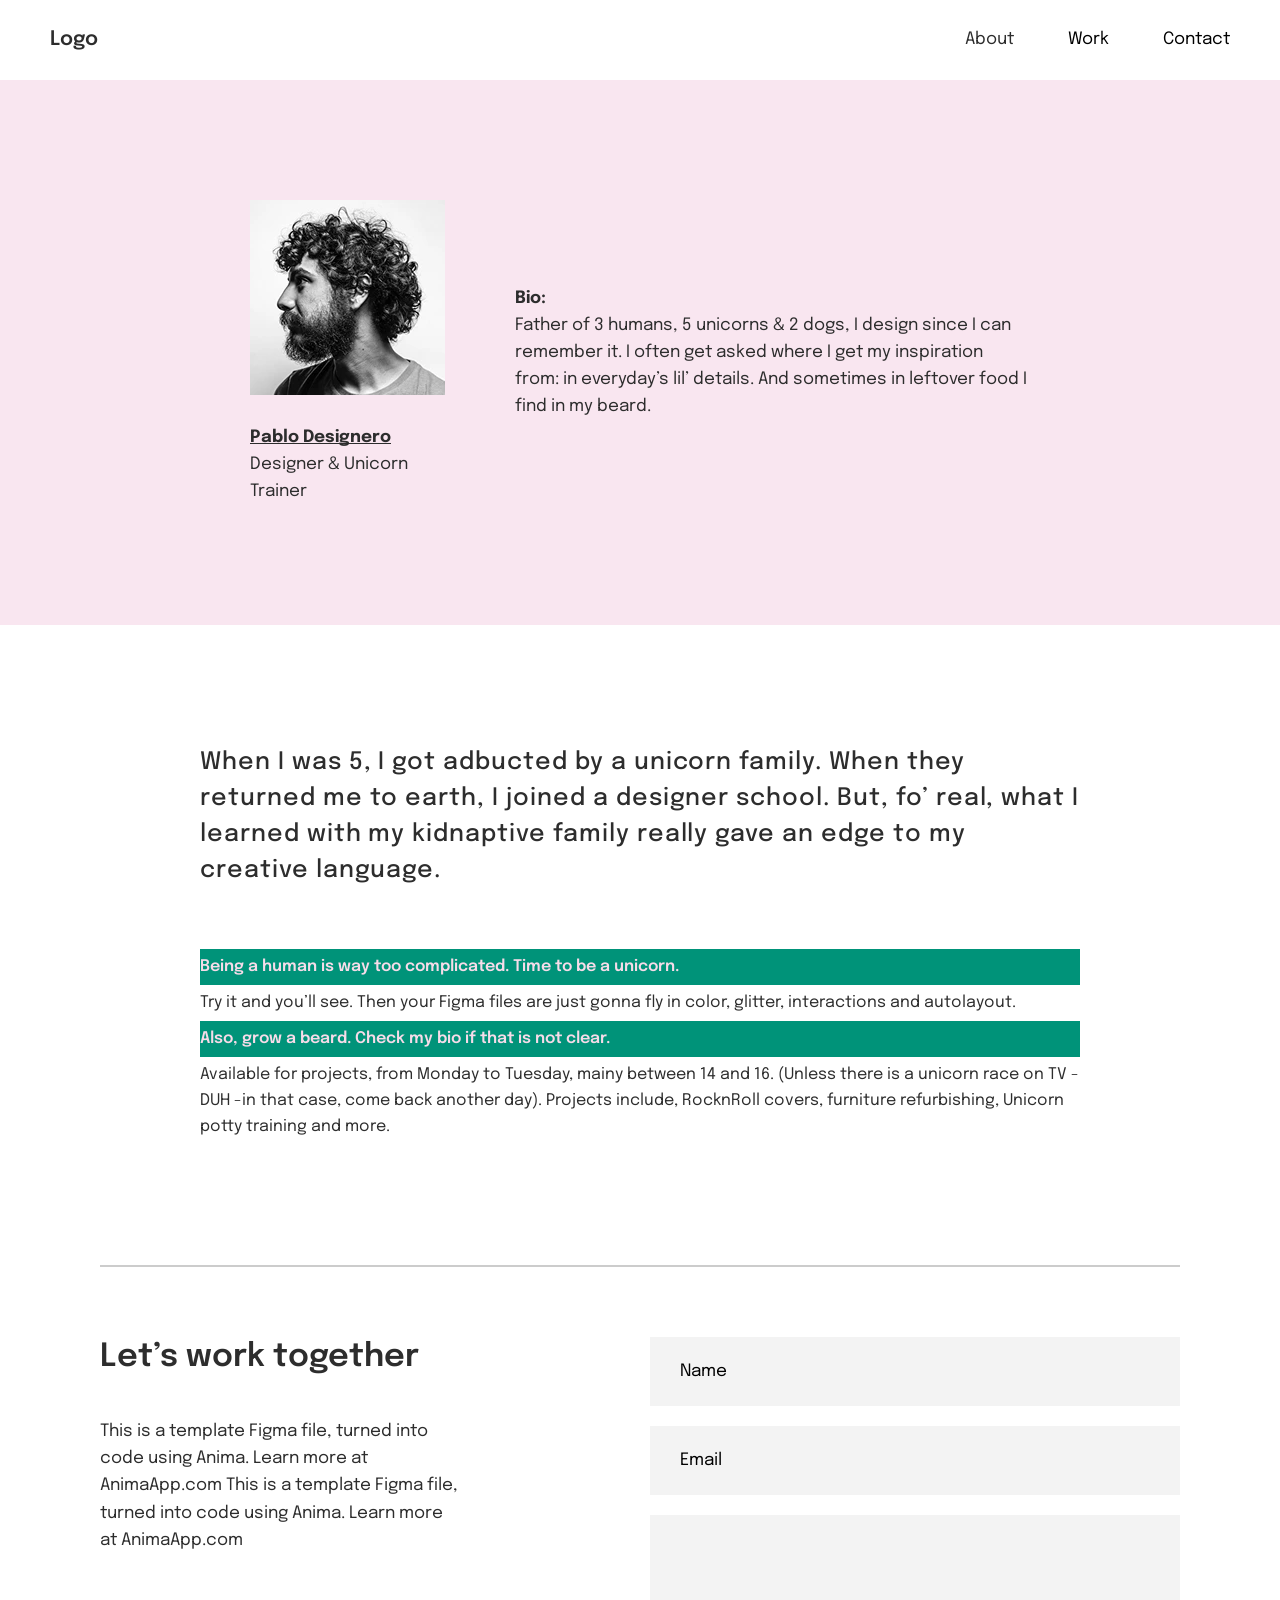
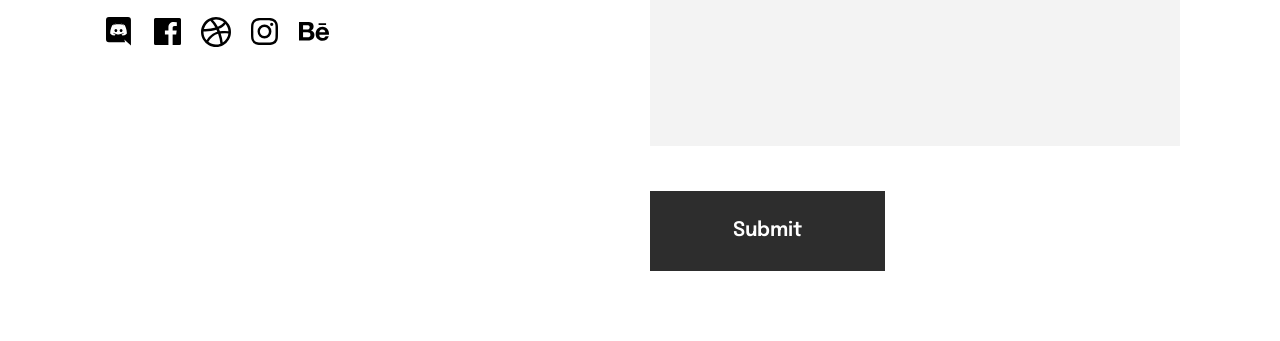
==== about.html @ 2a74a38d "Add files via upload" ====
<!doctype html>
<html lang="en">
  <head>
    <meta charset="UTF-8" />
    <meta name="viewport" content="width=device-width, initial-scale=1.0" />
    <link rel="stylesheet" href="./style/modern-normalize.css" />
    <link rel="stylesheet" href="./style/style.css" />
    <title>About</title>
  </head>
  <body page-about>
    <header class="topbar">
      <div class="container">
        <a href="./index.html" class="topbar__logo">Logo</a>
        <nav>
          <button class="topbar__mobile-menu" mobile-menu-open="false">
            <svg width="25" height="23" fill="none" xmlns="http://www.w3.org/2000/svg">
              <circle cx="21" cy="4" r="4" fill="#2D2D2D" />
              <circle cx="21" cy="19" r="4" fill="#2D2D2D" />
              <circle cx="4" cy="4" r="4" fill="#2D2D2D" />
              <circle cx="4" cy="19" r="4" fill="#2D2D2D" />
            </svg>
          </button>
          <div class="black-box __navigation" data-navigation>
            <button class="close-mobile-menu">
              <svg
                version="1.1"
                xmlns="http://www.w3.org/2000/svg"
                width="25"
                height="25"
                viewBox="0 0 20 20"
              >
                <path
                  d="M2.93 17.070c-1.884-1.821-3.053-4.37-3.053-7.193 0-5.523 4.477-10 10-10 2.823 0 5.372 1.169 7.19 3.050l0.003 0.003c1.737 1.796 2.807 4.247 2.807 6.947 0 5.523-4.477 10-10 10-2.7 0-5.151-1.070-6.95-2.81l0.003 0.003zM4.34 15.66c1.449 1.449 3.45 2.344 5.66 2.344 4.421 0 8.004-3.584 8.004-8.004 0-2.21-0.896-4.211-2.344-5.66v0c-1.449-1.449-3.45-2.344-5.66-2.344-4.421 0-8.004 3.584-8.004 8.004 0 2.21 0.896 4.211 2.344 5.66v0zM14.24 7.17l-2.83 2.83 2.83 2.83-1.41 1.41-2.83-2.83-2.83 2.83-1.41-1.41 2.83-2.83-2.83-2.83 1.41-1.41 2.83 2.83 2.83-2.83 1.41 1.41z"
                ></path>
              </svg>
            </button>
            <ul class="navigation">
              <li class="navigation__item">
                <a href="./about.html" class="navigation__button">About</a>
              </li>
              <li class="navigation__item">
                <button href="" class="navigation__button" data-scroll="scroll-elem-works">
                  Work
                </button>
              </li>
              <li class="navigation__item">
                <button href="" class="navigation__button" data-contact>Contact</button>
              </li>
            </ul>
          </div>
        </nav>
      </div>
    </header>

    <main>
      <!-- About HERO -->
      <section class="about-hero">
        <div class="container">
          <div class="person">
            <picture>
              <source
                srcset="
                  ./images/persona@1x.webp 1x,
                  ./images/persona@2x.webp 2x,
                  ./images/persona@3x.webp 3x
                "
                type="image/webp"
              />
              <source
                srcset="
                  ./images/persona@1x.jpg 1x,
                  ./images/persona@2x.jpg 2x,
                  ./images/persona@3x.jpg 3x
                "
                type="image/jpg"
              />
              <img
                src="./images/persona@1x.jpg"
                alt="Photo person"
                class="person__img"
                width="195"
                height="195"
              />
            </picture>
            <a href="" class="person__name">Pablo Designero</a>
            <p class="person__profile">Designer & Unicorn Trainer</p>
          </div>

          <div class="bio-wrapper">
            <h6 class="bio">Bio:</h6>
            <p class="bio-deskription">
              Father of 3 humans, 5 unicorns & 2 dogs, I design since I can remember it. I often get
              asked where I get my inspiration from: in everyday’s lil’ details. And sometimes in
              leftover food I find in my beard.
            </p>
          </div>
        </div>
      </section>

      <section class="about-description">
        <div class="container">
          <h5 class="about-description__title">
            When I was 5, I got adbucted by a unicorn family. When they returned me to earth, I
            joined a designer school. But, fo’ real, what I learned with my kidnaptive family really
            gave an edge to my creative language.
          </h5>

          <p class="about-description__text __green-bg">
            Being a human is way too complicated. Time to be a unicorn.
          </p>

          <p class="about-description__text">
            Try it and you’ll see. Then your Figma files are just gonna fly in color, glitter,
            interactions and autolayout.
          </p>

          <p class="about-description__text __green-bg">
            Also, grow a beard. Check my bio if that is not clear.
          </p>

          <p class="about-description__text">
            Available for projects, from Monday to Tuesday, mainy between 14 and 16. (Unless there
            is a unicorn race on TV - DUH -in that case, come back another day). Projects include,
            RocknRoll covers, furniture refurbishing, Unicorn potty training and more.
          </p>
        </div>
      </section>
    </main>

    <footer class="bottom-bar">
      <div class="container">
        <div>
          <h3 class="title bottom-bar__title">Let’s work together</h3>
          <p class="bottom-bar__description">
            This is a template Figma file, turned into code using Anima. Learn more at AnimaApp.com
            This is a template Figma file, turned into code using Anima. Learn more at AnimaApp.com
          </p>
          <ul class="social-link">
            <li class="social-link__item">
              <a href="" class="social-link__link">
                <svg width="25" height="29" fill="none" xmlns="http://www.w3.org/2000/svg">
                  <path
                    d="M9.89 11.957c-.813 0-1.454.712-1.454 1.582 0 .867.656 1.582 1.454 1.582.811 0 1.451-.715 1.451-1.582.017-.871-.64-1.582-1.451-1.582zm5.201 0c-.813 0-1.453.712-1.453 1.582 0 .867.655 1.582 1.454 1.582.811 0 1.452-.715 1.452-1.582-.002-.871-.641-1.582-1.453-1.582z"
                    fill="#000"
                  />
                  <path
                    d="M22.017 0H2.921A2.928 2.928 0 0 0 0 2.936V22.2a2.928 2.928 0 0 0 2.92 2.936h16.16l-.757-2.639 1.825 1.697 1.724 1.596 3.066 2.709V2.936A2.928 2.928 0 0 0 22.017 0zm-5.502 18.61s-.513-.611-.939-1.156c1.866-.528 2.578-1.695 2.578-1.695a8.258 8.258 0 0 1-1.639.843 10.018 10.018 0 0 1-5.757.597 11.918 11.918 0 0 1-2.094-.615 8.11 8.11 0 0 1-1.04-.482c-.043-.031-.085-.043-.127-.072a.175.175 0 0 1-.058-.045c-.257-.14-.4-.24-.4-.24s.685 1.14 2.495 1.682c-.427.54-.955 1.183-.955 1.183-3.149-.1-4.344-2.165-4.344-2.165 0-4.589 2.052-8.308 2.052-8.308C8.339 6.597 10.29 6.64 10.29 6.64l.143.171C7.867 7.554 6.683 8.68 6.683 8.68s.315-.171.842-.412c1.524-.67 2.734-.855 3.233-.899.086-.014.158-.029.243-.029 2.471-.332 4.984.137 7.167 1.34 0 0-1.126-1.068-3.549-1.809l.2-.228s1.953-.044 4.003 1.497c0 0 2.052 3.719 2.052 8.307 0 0-1.21 2.064-4.36 2.164z"
                    fill="#000"
                  />
                </svg>
              </a>
            </li>

            <li class="social-link__item">
              <a href="" class="social-link__link">
                <svg width="27" height="27" fill="none" xmlns="http://www.w3.org/2000/svg">
                  <path
                    d="M25.5 0h-24A1.5 1.5 0 0 0 0 1.5v24A1.5 1.5 0 0 0 1.5 27h12.922V16.56h-3.507v-4.087h3.508v-3c0-3.488 2.13-5.389 5.25-5.389a29.336 29.336 0 0 1 3.142.161v3.63h-2.152c-1.692 0-2.023.807-2.023 1.988v2.602h4.046l-.525 4.087h-3.522V27H25.5a1.5 1.5 0 0 0 1.5-1.5v-24A1.5 1.5 0 0 0 25.5 0z"
                    fill="#000"
                  />
                </svg>
              </a>
            </li>

            <li class="social-link__item">
              <a href="" class="social-link__link">
                <svg width="30" height="30" fill="none" xmlns="http://www.w3.org/2000/svg">
                  <path
                    d="M27.99 7.47a14.897 14.897 0 0 0-5.461-5.46C20.229.67 17.719 0 15 0c-2.72 0-5.229.67-7.53 2.01-2.3 1.34-4.12 3.16-5.46 5.46C.67 9.77 0 12.28 0 15c0 2.72.669 5.23 2.01 7.53a14.886 14.886 0 0 0 5.462 5.46C9.77 29.33 12.28 30 15 30c2.72 0 5.229-.67 7.53-2.01a14.897 14.897 0 0 0 5.461-5.46C29.331 20.23 30 17.72 30 15c0-2.72-.669-5.23-2.01-7.53zM15 2.49c3 0 5.658.96 7.98 2.878-1.38 1.761-3.429 3.21-6.15 4.35-1.503-2.719-3.132-4.99-4.891-6.81A11.573 11.573 0 0 1 15 2.49zM5.265 7.2a12.174 12.174 0 0 1 4.067-3.33c1.817 1.801 3.487 4.05 5.01 6.75-3 .9-6.171 1.35-9.512 1.35-.86 0-1.509-.02-1.95-.06A12.824 12.824 0 0 1 5.265 7.2zM2.49 15c0-.081.004-.18.015-.3.01-.12.015-.219.015-.3.381.021.962.03 1.741.03 4 0 7.72-.55 11.159-1.65.28.56.572 1.19.87 1.89-1.98.44-4.011 1.509-6.091 3.21-2.081 1.701-3.599 3.49-4.559 5.37-2.1-2.38-3.15-5.13-3.15-8.25zM15 27.51c-2.841 0-5.391-.88-7.652-2.639.902-1.78 2.286-3.482 4.157-5.101 1.869-1.62 3.724-2.63 5.565-3.03a44.163 44.163 0 0 1 2.34 9.93c-1.406.55-2.9.834-4.41.84zm10.62-5.94a12.526 12.526 0 0 1-3.87 3.931c-.36-3.12-1.05-6.16-2.069-9.121a53.72 53.72 0 0 1 3.75-.15c1.199 0 2.53.051 3.989.15a12.147 12.147 0 0 1-1.8 5.19zm-1.86-7.5c-1.74 0-3.35.07-4.83.21a40.588 40.588 0 0 0-1.02-2.43c3.099-1.359 5.298-3.009 6.599-4.95 1.8 2.121 2.78 4.54 2.94 7.26a74.975 74.975 0 0 0-3.689-.09z"
                    fill="#000"
                  />
                </svg>
              </a>
            </li>

            <li class="social-link__item">
              <a href="" class="social-link__link">
                <svg width="28" height="28" fill="none" xmlns="http://www.w3.org/2000/svg">
                  <path
                    d="M13.495 6.558a6.936 6.936 0 1 0 0 13.872 6.936 6.936 0 0 0 0-13.872zm0 11.44a4.506 4.506 0 1 1 0-9.01 4.506 4.506 0 0 1 0 9.01zM20.706 7.92a1.617 1.617 0 1 0 0-3.234 1.617 1.617 0 0 0 0 3.234z"
                    fill="#000"
                  />
                  <path
                    d="M26.297 4.659a6.907 6.907 0 0 0-3.95-3.948 9.909 9.909 0 0 0-3.279-.63C17.623.018 17.166 0 13.503 0 9.84 0 9.37 0 7.938.081a9.831 9.831 0 0 0-3.276.63 6.9 6.9 0 0 0-3.95 3.948 9.878 9.878 0 0 0-.628 3.279C.019 9.381 0 9.838 0 13.503c0 3.663 0 4.13.084 5.565a9.893 9.893 0 0 0 .629 3.28 6.916 6.916 0 0 0 3.95 3.949 9.875 9.875 0 0 0 3.278.674c1.445.064 1.902.083 5.565.083 3.663 0 4.133 0 5.565-.082a9.923 9.923 0 0 0 3.279-.629 6.92 6.92 0 0 0 3.95-3.95 9.877 9.877 0 0 0 .628-3.279c.064-1.442.084-1.9.084-5.565 0-3.664 0-4.129-.084-5.564a9.872 9.872 0 0 0-.631-3.326zm-1.828 14.298a7.566 7.566 0 0 1-.466 2.532 4.48 4.48 0 0 1-2.568 2.566 7.476 7.476 0 0 1-2.505.467c-1.425.066-1.827.083-5.481.083-3.657 0-4.03 0-5.482-.083a7.441 7.441 0 0 1-2.504-.466 4.477 4.477 0 0 1-2.579-2.567 7.62 7.62 0 0 1-.466-2.504c-.065-1.424-.08-1.826-.08-5.48 0-3.656 0-4.03.08-5.483.01-.864.167-1.72.466-2.53a4.48 4.48 0 0 1 2.579-2.568 7.515 7.515 0 0 1 2.503-.467c1.427-.064 1.827-.083 5.483-.083 3.656 0 4.03 0 5.481.083a7.44 7.44 0 0 1 2.505.467 4.487 4.487 0 0 1 2.568 2.568c.295.802.453 1.648.466 2.503.065 1.426.081 1.827.081 5.482 0 3.654 0 4.047-.064 5.482h-.017v-.002z"
                    fill="#000"
                  />
                </svg>
              </a>
            </li>

            <li class="social-link__item">
              <a href="" class="social-link__link">
                <svg width="31" height="19" fill="none" xmlns="http://www.w3.org/2000/svg">
                  <path
                    d="M8.704 0c.884 0 1.679.077 2.408.233.724.154 1.342.409 1.864.762.515.352.917.82 1.206 1.408.281.58.42 1.306.42 2.164 0 .93-.21 1.707-.631 2.327-.425.621-1.05 1.13-1.884 1.522 1.136.329 1.977.903 2.535 1.72.561.823.835 1.809.835 2.964 0 .937-.178 1.742-.537 2.419a4.666 4.666 0 0 1-1.46 1.671 6.472 6.472 0 0 1-2.099.96 9.428 9.428 0 0 1-2.414.309H0V0h8.704zm-.526 7.458c.72 0 1.317-.171 1.788-.518.468-.342.695-.905.695-1.678 0-.429-.077-.783-.227-1.06a1.67 1.67 0 0 0-.625-.643 2.524 2.524 0 0 0-.896-.322 5.414 5.414 0 0 0-1.046-.091H4.066v4.312h4.113zm.226 7.858c.401 0 .782-.034 1.14-.115.362-.078.683-.204.956-.392a1.94 1.94 0 0 0 .66-.736c.163-.309.243-.713.243-1.197 0-.951-.269-1.627-.8-2.037-.532-.405-1.246-.606-2.12-.606H4.064v5.085h4.34v-.002zm12.848-.061c.55.537 1.344.807 2.376.807.74 0 1.378-.188 1.917-.56.531-.373.855-.772.98-1.184h3.232c-.519 1.607-1.306 2.757-2.384 3.448-1.063.695-2.358 1.04-3.87 1.04-1.052 0-2-.17-2.85-.506a6.05 6.05 0 0 1-2.158-1.437 6.555 6.555 0 0 1-1.358-2.227 8.15 8.15 0 0 1-.48-2.849c0-.999.167-1.934.494-2.796a6.564 6.564 0 0 1 1.401-2.24 6.656 6.656 0 0 1 2.166-1.49 6.95 6.95 0 0 1 2.787-.543c1.131 0 2.12.218 2.969.66a5.95 5.95 0 0 1 2.084 1.772c.545.74.933 1.588 1.175 2.537.241.948.325 1.938.256 2.975h-9.646c.002 1.055.357 2.056.909 2.593zm4.218-7.022c-.436-.483-1.174-.744-2.078-.744-.586 0-1.07.098-1.46.299-.357.18-.673.43-.93.736a2.658 2.658 0 0 0-.492.943 4.233 4.233 0 0 0-.167.88h5.973c-.087-.936-.408-1.627-.846-2.114zM19.593 1.24h7.483v1.823h-7.483V1.239z"
                    fill="#000"
                  />
                </svg>
              </a>
            </li>
          </ul>
        </div>
        <form action="" name="feedback" class="feedback-form">
          <input type="text" name="name" class="feedback__field" value="Name" autocomplete="on" required/>
          <input type="email" name="email" class="feedback__field" value="Email" autocomplete="on" required/>
          <textarea
            name="message"
            class="feedback__field"
            required
            value="Type your message here"
          ></textarea>
          <button type="submit" class="feedback__button">Submit</button>
        </form>
      </div>
    </footer>

    <div class="modal-contacts is-hidden" modal-popup>
      <div class="modal-contacts_box">
        <button class="close-contacts">
          <svg
            version="1.1"
            xmlns="http://www.w3.org/2000/svg"
            width="25"
            height="25"
            viewBox="0 0 20 20"
          >
            <path
              d="M2.93 17.070c-1.884-1.821-3.053-4.37-3.053-7.193 0-5.523 4.477-10 10-10 2.823 0 5.372 1.169 7.19 3.050l0.003 0.003c1.737 1.796 2.807 4.247 2.807 6.947 0 5.523-4.477 10-10 10-2.7 0-5.151-1.070-6.95-2.81l0.003 0.003zM4.34 15.66c1.449 1.449 3.45 2.344 5.66 2.344 4.421 0 8.004-3.584 8.004-8.004 0-2.21-0.896-4.211-2.344-5.66v0c-1.449-1.449-3.45-2.344-5.66-2.344-4.421 0-8.004 3.584-8.004 8.004 0 2.21 0.896 4.211 2.344 5.66v0zM14.24 7.17l-2.83 2.83 2.83 2.83-1.41 1.41-2.83-2.83-2.83 2.83-1.41-1.41 2.83-2.83-2.83-2.83 1.41-1.41 2.83 2.83 2.83-2.83 1.41 1.41z"
            ></path>
          </svg>
        </button>
        <a href="tel:380509769073" class="contact-link">+380509769073</a>
        <a href="tel:380975815331" class="contact-link">+380975815331</a>
        <a href="tel:380639217753" class="contact-link">+380639217753</a>

        <ul class="social-link __modal-contacts">
            <li class="social-link__item">
              <a href="" class="social-link__link">
                <svg width="25" height="29" fill="none" xmlns="http://www.w3.org/2000/svg">
                  <path
                    d="M9.89 11.957c-.813 0-1.454.712-1.454 1.582 0 .867.656 1.582 1.454 1.582.811 0 1.451-.715 1.451-1.582.017-.871-.64-1.582-1.451-1.582zm5.201 0c-.813 0-1.453.712-1.453 1.582 0 .867.655 1.582 1.454 1.582.811 0 1.452-.715 1.452-1.582-.002-.871-.641-1.582-1.453-1.582z"
                    fill="#000"
                  />
                  <path
                    d="M22.017 0H2.921A2.928 2.928 0 0 0 0 2.936V22.2a2.928 2.928 0 0 0 2.92 2.936h16.16l-.757-2.639 1.825 1.697 1.724 1.596 3.066 2.709V2.936A2.928 2.928 0 0 0 22.017 0zm-5.502 18.61s-.513-.611-.939-1.156c1.866-.528 2.578-1.695 2.578-1.695a8.258 8.258 0 0 1-1.639.843 10.018 10.018 0 0 1-5.757.597 11.918 11.918 0 0 1-2.094-.615 8.11 8.11 0 0 1-1.04-.482c-.043-.031-.085-.043-.127-.072a.175.175 0 0 1-.058-.045c-.257-.14-.4-.24-.4-.24s.685 1.14 2.495 1.682c-.427.54-.955 1.183-.955 1.183-3.149-.1-4.344-2.165-4.344-2.165 0-4.589 2.052-8.308 2.052-8.308C8.339 6.597 10.29 6.64 10.29 6.64l.143.171C7.867 7.554 6.683 8.68 6.683 8.68s.315-.171.842-.412c1.524-.67 2.734-.855 3.233-.899.086-.014.158-.029.243-.029 2.471-.332 4.984.137 7.167 1.34 0 0-1.126-1.068-3.549-1.809l.2-.228s1.953-.044 4.003 1.497c0 0 2.052 3.719 2.052 8.307 0 0-1.21 2.064-4.36 2.164z"
                    fill="#000"
                  />
                </svg>
              </a>
            </li>

            <li class="social-link__item">
              <a href="" class="social-link__link">
                <svg width="27" height="27" fill="none" xmlns="http://www.w3.org/2000/svg">
                  <path
                    d="M25.5 0h-24A1.5 1.5 0 0 0 0 1.5v24A1.5 1.5 0 0 0 1.5 27h12.922V16.56h-3.507v-4.087h3.508v-3c0-3.488 2.13-5.389 5.25-5.389a29.336 29.336 0 0 1 3.142.161v3.63h-2.152c-1.692 0-2.023.807-2.023 1.988v2.602h4.046l-.525 4.087h-3.522V27H25.5a1.5 1.5 0 0 0 1.5-1.5v-24A1.5 1.5 0 0 0 25.5 0z"
                    fill="#000"
                  />
                </svg>
              </a>
            </li>

            <li class="social-link__item">
              <a href="" class="social-link__link">
                <svg width="30" height="30" fill="none" xmlns="http://www.w3.org/2000/svg">
                  <path
                    d="M27.99 7.47a14.897 14.897 0 0 0-5.461-5.46C20.229.67 17.719 0 15 0c-2.72 0-5.229.67-7.53 2.01-2.3 1.34-4.12 3.16-5.46 5.46C.67 9.77 0 12.28 0 15c0 2.72.669 5.23 2.01 7.53a14.886 14.886 0 0 0 5.462 5.46C9.77 29.33 12.28 30 15 30c2.72 0 5.229-.67 7.53-2.01a14.897 14.897 0 0 0 5.461-5.46C29.331 20.23 30 17.72 30 15c0-2.72-.669-5.23-2.01-7.53zM15 2.49c3 0 5.658.96 7.98 2.878-1.38 1.761-3.429 3.21-6.15 4.35-1.503-2.719-3.132-4.99-4.891-6.81A11.573 11.573 0 0 1 15 2.49zM5.265 7.2a12.174 12.174 0 0 1 4.067-3.33c1.817 1.801 3.487 4.05 5.01 6.75-3 .9-6.171 1.35-9.512 1.35-.86 0-1.509-.02-1.95-.06A12.824 12.824 0 0 1 5.265 7.2zM2.49 15c0-.081.004-.18.015-.3.01-.12.015-.219.015-.3.381.021.962.03 1.741.03 4 0 7.72-.55 11.159-1.65.28.56.572 1.19.87 1.89-1.98.44-4.011 1.509-6.091 3.21-2.081 1.701-3.599 3.49-4.559 5.37-2.1-2.38-3.15-5.13-3.15-8.25zM15 27.51c-2.841 0-5.391-.88-7.652-2.639.902-1.78 2.286-3.482 4.157-5.101 1.869-1.62 3.724-2.63 5.565-3.03a44.163 44.163 0 0 1 2.34 9.93c-1.406.55-2.9.834-4.41.84zm10.62-5.94a12.526 12.526 0 0 1-3.87 3.931c-.36-3.12-1.05-6.16-2.069-9.121a53.72 53.72 0 0 1 3.75-.15c1.199 0 2.53.051 3.989.15a12.147 12.147 0 0 1-1.8 5.19zm-1.86-7.5c-1.74 0-3.35.07-4.83.21a40.588 40.588 0 0 0-1.02-2.43c3.099-1.359 5.298-3.009 6.599-4.95 1.8 2.121 2.78 4.54 2.94 7.26a74.975 74.975 0 0 0-3.689-.09z"
                    fill="#000"
                  />
                </svg>
              </a>
            </li>

            <li class="social-link__item">
              <a href="" class="social-link__link">
                <svg width="28" height="28" fill="none" xmlns="http://www.w3.org/2000/svg">
                  <path
                    d="M13.495 6.558a6.936 6.936 0 1 0 0 13.872 6.936 6.936 0 0 0 0-13.872zm0 11.44a4.506 4.506 0 1 1 0-9.01 4.506 4.506 0 0 1 0 9.01zM20.706 7.92a1.617 1.617 0 1 0 0-3.234 1.617 1.617 0 0 0 0 3.234z"
                    fill="#000"
                  />
                  <path
                    d="M26.297 4.659a6.907 6.907 0 0 0-3.95-3.948 9.909 9.909 0 0 0-3.279-.63C17.623.018 17.166 0 13.503 0 9.84 0 9.37 0 7.938.081a9.831 9.831 0 0 0-3.276.63 6.9 6.9 0 0 0-3.95 3.948 9.878 9.878 0 0 0-.628 3.279C.019 9.381 0 9.838 0 13.503c0 3.663 0 4.13.084 5.565a9.893 9.893 0 0 0 .629 3.28 6.916 6.916 0 0 0 3.95 3.949 9.875 9.875 0 0 0 3.278.674c1.445.064 1.902.083 5.565.083 3.663 0 4.133 0 5.565-.082a9.923 9.923 0 0 0 3.279-.629 6.92 6.92 0 0 0 3.95-3.95 9.877 9.877 0 0 0 .628-3.279c.064-1.442.084-1.9.084-5.565 0-3.664 0-4.129-.084-5.564a9.872 9.872 0 0 0-.631-3.326zm-1.828 14.298a7.566 7.566 0 0 1-.466 2.532 4.48 4.48 0 0 1-2.568 2.566 7.476 7.476 0 0 1-2.505.467c-1.425.066-1.827.083-5.481.083-3.657 0-4.03 0-5.482-.083a7.441 7.441 0 0 1-2.504-.466 4.477 4.477 0 0 1-2.579-2.567 7.62 7.62 0 0 1-.466-2.504c-.065-1.424-.08-1.826-.08-5.48 0-3.656 0-4.03.08-5.483.01-.864.167-1.72.466-2.53a4.48 4.48 0 0 1 2.579-2.568 7.515 7.515 0 0 1 2.503-.467c1.427-.064 1.827-.083 5.483-.083 3.656 0 4.03 0 5.481.083a7.44 7.44 0 0 1 2.505.467 4.487 4.487 0 0 1 2.568 2.568c.295.802.453 1.648.466 2.503.065 1.426.081 1.827.081 5.482 0 3.654 0 4.047-.064 5.482h-.017v-.002z"
                    fill="#000"
                  />
                </svg>
              </a>
            </li>

            <li class="social-link__item">
              <a href="" class="social-link__link">
                <svg width="31" height="19" fill="none" xmlns="http://www.w3.org/2000/svg">
                  <path
                    d="M8.704 0c.884 0 1.679.077 2.408.233.724.154 1.342.409 1.864.762.515.352.917.82 1.206 1.408.281.58.42 1.306.42 2.164 0 .93-.21 1.707-.631 2.327-.425.621-1.05 1.13-1.884 1.522 1.136.329 1.977.903 2.535 1.72.561.823.835 1.809.835 2.964 0 .937-.178 1.742-.537 2.419a4.666 4.666 0 0 1-1.46 1.671 6.472 6.472 0 0 1-2.099.96 9.428 9.428 0 0 1-2.414.309H0V0h8.704zm-.526 7.458c.72 0 1.317-.171 1.788-.518.468-.342.695-.905.695-1.678 0-.429-.077-.783-.227-1.06a1.67 1.67 0 0 0-.625-.643 2.524 2.524 0 0 0-.896-.322 5.414 5.414 0 0 0-1.046-.091H4.066v4.312h4.113zm.226 7.858c.401 0 .782-.034 1.14-.115.362-.078.683-.204.956-.392a1.94 1.94 0 0 0 .66-.736c.163-.309.243-.713.243-1.197 0-.951-.269-1.627-.8-2.037-.532-.405-1.246-.606-2.12-.606H4.064v5.085h4.34v-.002zm12.848-.061c.55.537 1.344.807 2.376.807.74 0 1.378-.188 1.917-.56.531-.373.855-.772.98-1.184h3.232c-.519 1.607-1.306 2.757-2.384 3.448-1.063.695-2.358 1.04-3.87 1.04-1.052 0-2-.17-2.85-.506a6.05 6.05 0 0 1-2.158-1.437 6.555 6.555 0 0 1-1.358-2.227 8.15 8.15 0 0 1-.48-2.849c0-.999.167-1.934.494-2.796a6.564 6.564 0 0 1 1.401-2.24 6.656 6.656 0 0 1 2.166-1.49 6.95 6.95 0 0 1 2.787-.543c1.131 0 2.12.218 2.969.66a5.95 5.95 0 0 1 2.084 1.772c.545.74.933 1.588 1.175 2.537.241.948.325 1.938.256 2.975h-9.646c.002 1.055.357 2.056.909 2.593zm4.218-7.022c-.436-.483-1.174-.744-2.078-.744-.586 0-1.07.098-1.46.299-.357.18-.673.43-.93.736a2.658 2.658 0 0 0-.492.943 4.233 4.233 0 0 0-.167.88h5.973c-.087-.936-.408-1.627-.846-2.114zM19.593 1.24h7.483v1.823h-7.483V1.239z"
                    fill="#000"
                  />
                </svg>
              </a>
            </li>
          </ul>
      </div>
    </div>
    <script src="./js/main.js"></script>
  </body>
</html>
---- style/style.css ----
@font-face {
  font-family: "Epilogue";
  src: url("../fonts/Epilogue-Regular.woff2") format("woff2"), url("../fonts/Epilogue-Regular.woff") format("woff");
  font-weight: 400;
  font-style: normal;
  font-display: swap;
}
@font-face {
  font-family: "Epilogue";
  src: url("../fonts/Epilogue-Medium.woff2") format("woff2"), url("../fonts/Epilogue-Medium.woff") format("woff");
  font-weight: 500;
  font-style: normal;
  font-display: swap;
}
@font-face {
  font-family: "Epilogue";
  src: url("../fonts/Epilogue-SemiBold.woff2") format("woff2"), url("../fonts/Epilogue-SemiBold.woff") format("woff");
  font-weight: 600;
  font-style: normal;
  font-display: swap;
}
@font-face {
  font-family: "Epilogue";
  src: url("../fonts/Epilogue-Bold.woff2") format("woff2"), url("../fonts/Epilogue-Bold.woff") format("woff");
  font-weight: 700;
  font-style: normal;
  font-display: swap;
}
@font-face {
  font-family: "Caveat";
  src: url("../fonts/Caveat-Bold.woff2") format("woff2"), url("../fonts/Caveat-Bold.woff") format("woff");
  font-weight: bold;
  font-style: normal;
  font-display: swap;
}
@font-face {
  font-family: "Mulish";
  src: url("../fonts/Mulish-Bold.woff2") format("woff2"), url("../fonts/Mulish-Bold.woff") format("woff");
  font-weight: bold;
  font-style: normal;
  font-display: swap;
}
@font-face {
  font-family: "Mulish";
  src: url("../fonts/Mulish-Regular.woff2") format("woff2"), url("../fonts/Mulish-Regular.woff") format("woff");
  font-weight: normal;
  font-style: normal;
  font-display: swap;
}
@font-face {
  font-family: "Mulish";
  src: url("../fonts/Mulish-SemiBold.woff2") format("woff2"), url("../fonts/Mulish-SemiBold.woff") format("woff");
  font-weight: 600;
  font-style: normal;
  font-display: swap;
}
@font-face {
  font-family: "Poppins";
  src: url("../fonts/Poppins-Regular.woff2") format("woff2"), url("../fonts/Poppins-Regular.woff") format("woff");
  font-weight: normal;
  font-style: normal;
  font-display: swap;
}
:root {
  --base-font: "Epilogue", sans-serif;
  --font-secondary: "Mulish", sans-serif;
  --fw-regular: 400;
  --fw-medium: 500;
  --fw-semi-bold: 600;
  --fw-bold: 700;
  --text-color: #2d2d2d;
  --about-hero-bg: #f9e6f0;
  --animation-def: 250ms cubic-bezier(0.4, 0, 0.2, 1);
}

html {
  scroll-behavior: smooth;
}

body {
  font-family: var(--base-font);
  font-weight: var(--fw-regular);
  color: var(--text-color);
}

body.open {
  overflow: hidden;
}

h1,
h2,
h3,
h4,
h5,
h6 {
  margin: 0;
}

a {
  display: inline-block;
  text-decoration: none;
  color: inherit;
  transition: color var(--animation-def), background-color var(--animation-def);
}

ul {
  margin: 0;
  padding: 0;
  list-style: none;
}

li {
  display: inline-block;
}

p {
  margin: 0;
}

button {
  background-color: transparent;
  padding: 0;
  border: 0;
  cursor: pointer;
  transition: color var(--animation-def), background-color var(--animation-def);
}

.container {
  display: flex;
  max-width: 375px;
  padding: 0 30px;
  margin: 0 auto;
  background-color: var(--background-container);
}
@media screen and (min-width: 768px) {
  .container {
    max-width: 1400px;
  }
}
@media screen and (min-width: 1200px) {
  .container {
    padding: 0 100px;
  }
}

.black-box {
  background-color: rgba(0, 0, 0, 0.409);
  transition: opacity var(--animation-def), visibility var(--animation-def), pointer-events var(--animation-def), transform var(--animation-def);
}

.title {
  font-weight: var(--fw-semi-bold);
  font-size: 32px;
  align-items: center;
  margin: 0 auto;
}

@keyframes spinner-change {
  0% {
    fill: #fff;
    transform: rotateZ(0deg);
  }
  20% {
    fill: #ffdfff;
    transform: rotateZ(72deg);
  }
  40% {
    fill: #ffbeff;
    transform: rotateZ(144deg);
  }
  60% {
    fill: #ffdfff;
    transform: rotateZ(216deg);
  }
  80% {
    fill: #ffdfff;
    transform: rotateZ(288deg);
  }
  100% {
    fill: #fff;
    transform: rotateZ(360deg);
  }
}
.topbar .container {
  justify-content: space-between;
  padding: 0 50px;
}

.topbar__logo {
  font-weight: var(--fw-semi-bold);
  font-size: 20px;
  line-height: 150%;
  padding: 25px 0;
}

.topbar__mobile-menu {
  padding: 28px 0 29px 0;
}
@media screen and (min-width: 768px) {
  .topbar__mobile-menu {
    display: none;
  }
}

.black-box.__navigation {
  opacity: 0;
  visibility: hidden;
  pointer-events: none;
  position: fixed;
  top: 50%;
  left: 50%;
  transform: translate(100%, -50%);
}
@media screen and (max-width: 767.98px) {
  .black-box.__navigation {
    width: 100vw;
    height: 100vh;
    padding-left: 50%;
  }
}
@media screen and (min-width: 768px) {
  .black-box.__navigation {
    opacity: 1;
    visibility: visible;
    pointer-events: visible;
    position: static;
    transform: translate(0, 0);
    background-color: transparent;
  }
}

.black-box.__navigation.active {
  opacity: 1;
  visibility: visible;
  pointer-events: visible;
  transform: translate(-50%, -50%);
}

.close-mobile-menu {
  position: absolute;
  top: 10px;
  right: 10px;
}
@media screen and (min-width: 768px) {
  .close-mobile-menu {
    display: none;
  }
}

@media screen and (max-width: 767.98px) {
  .navigation {
    display: flex;
    flex-direction: column;
    height: 100%;
    padding: 40px 30px 0 0;
    background-color: #fff;
  }
}

@media screen and (max-width: 767.98px) {
  .navigation__item {
    text-align: right;
  }
}

@media screen and (min-width: 768px) {
  .navigation__item + .navigation__item {
    margin-left: 50px;
  }
}

.navigation__button {
  font-size: 17px;
  line-height: 165%;
  padding: 26px 0;
}

.hero .container {
  flex-direction: column;
  gap: 60px;
  padding: 50px 30px 60px 30px;
}
@media screen and (min-width: 768px) {
  .hero .container {
    flex-direction: row;
    align-items: center;
    gap: 28px;
    padding: 100px;
  }
}

.hero__title {
  font-size: 20px;
  line-height: 150%;
  margin-bottom: 24px;
}
@media screen and (min-width: 768px) {
  .hero__title {
    margin-bottom: 40px;
  }
}

.title--h1 {
  font-size: 48px;
  margin-bottom: 20px;
}
@media screen and (min-width: 768px) {
  .title--h1 {
    font-size: 60px;
    line-height: 113%;
  }
}
@media screen and (min-width: 1200px) {
  .title--h1 {
    font-size: 80px;
  }
}

.hero__description-mbile,
.hero__description {
  font-size: 17px;
  line-height: 159%;
}

.hero__description-mbile {
  text-align: center;
}
@media screen and (min-width: 768px) {
  .hero__description-mbile {
    display: none;
  }
}

.hero__description {
  display: none;
}
@media screen and (min-width: 768px) {
  .hero__description {
    display: block;
  }
}

.hero__image {
  -o-object-fit: cover;
     object-fit: cover;
}

.brands .container {
  padding: 0 66.44px;
}
@media screen and (min-width: 768px) {
  .brands .container {
    max-width: 650px;
    padding: 0 101px;
  }
}
@media screen and (min-width: 1200px) {
  .brands .container {
    max-width: 1400px;
  }
}

.brands-list {
  display: grid;
  grid-template: repeat(3, 1fr)/139px 64px;
  justify-content: space-between;
  row-gap: 60px;
  width: 100%;
  padding: 60px 0;
  border-top: 2px solid rgba(0, 0, 0, 0.2);
  border-bottom: 2px solid rgba(0, 0, 0, 0.2);
}
@media screen and (min-width: 1200px) {
  .brands-list {
    display: flex;
    align-items: center;
  }
}

.brands-list__item:nth-child(1) {
  grid-column: 2/3;
  grid-row: 1/2;
}

.brands-list__item:nth-child(3) {
  grid-column: 2/3;
  grid-row: 2/3;
  justify-content: right;
}

.brands-list__item:nth-child(5) {
  grid-column: 1/3;
}

.brands-list__item {
  display: flex;
  justify-content: center;
  align-items: center;
}

.skills .container {
  padding: 150px 62.55px;
}
@media screen and (min-width: 768px) {
  .skills .container {
    padding: 180px 140.15px;
  }
}

.skills-list {
  display: flex;
  flex-direction: column;
  justify-content: center;
  gap: 125px;
  width: 100%;
}
@media screen and (min-width: 768px) and (max-width: 1199.98px) {
  .skills-list {
    width: -moz-fit-content;
    width: fit-content;
    margin: 0 auto;
  }
}
@media screen and (min-width: 1200px) {
  .skills-list {
    flex-direction: row;
    justify-content: space-between;
    align-items: center;
    gap: 0;
  }
}

.skills-list__item {
  display: flex;
  flex-direction: column;
  align-items: center;
  max-width: 249.9px;
}

.skills-list__icon {
  display: flex;
  align-items: center;
  justify-content: center;
  width: 130px;
  height: 130px;
}

.skills-list__title {
  font-weight: var(--fw-semi-bold);
  font-size: 27px;
  line-height: 156%;
  margin-top: 56px;
  margin-bottom: 19px;
}

.skills-list__description {
  font-size: 17px;
  line-height: 159%;
}

.works .container {
  flex-wrap: wrap;
}
@media screen and (min-width: 1200px) {
  .works .container {
    padding: 20px 100px;
  }
}

.works__title {
  line-height: 131%;
  margin-bottom: 60px;
}
@media screen and (min-width: 768px) {
  .works__title .__mobile {
    display: none;
  }
}
@media screen and (max-width: 767.98px) {
  .works__title .__tablet-desktop {
    display: none;
  }
}

@media screen and (min-width: 768px) {
  .works-list {
    display: grid;
    grid-template: repeat(2, 1fr)/repeat(3, 1fr);
    -moz-column-gap: 12.5%;
         column-gap: 12.5%;
    row-gap: 60px;
    width: 100%;
  }
}

@media screen and (max-width: 767.98px) {
  .works-list__item + .works-list__item {
    margin-top: 60px;
  }
}

.works-list__button {
  width: 100%;
  text-align: left;
}

.works-list__card-image > img {
  -o-object-fit: cover;
     object-fit: cover;
}

.works-list__title {
  font-weight: var(--fw-semi-bold);
  font-size: 20px;
  line-height: 150%;
  margin: 25px 0 10px 0;
}

.works-list__art-direction {
  font-size: 17px;
  line-height: 159%;
}

.clients {
  font-weight: var(--fw-semi-bold);
}

.clients .container {
  flex-direction: column;
  padding-top: 100px;
  padding-bottom: 150px;
}

.clients-list {
  display: flex;
  flex-direction: column;
  margin: 40px auto 0 auto;
  gap: 60px;
}
@media screen and (min-width: 768px) {
  .clients-list {
    flex-direction: row;
    flex-wrap: wrap;
    width: 690px;
  }
}
@media screen and (min-width: 1200px) {
  .clients-list {
    justify-content: space-between;
    flex-wrap: nowrap;
    gap: 0;
    width: 100%;
    margin: 55px auto 0 auto;
  }
}

.clients-list__item {
  display: inline-flex;
  flex-direction: column;
  justify-content: space-between;
  padding: 30px 22px 30px 30px;
  max-width: 315px;
  height: 344px;
  border: 1.5px solid #ffd285;
  background-color: #fffcf5;
}

.clients-list__comment {
  font-size: 20px;
  line-height: 150%;
}

.clients-info {
  display: flex;
  font-weight: var(--fw-regular);
  font-size: 17px;
  line-height: 159%;
}

.clients-list__avatar {
  display: inline-block;
  width: 50px;
  height: 50px;
  margin-right: 20px;
  border-radius: 100%;
}
.clients-list__avatar > img {
  border-radius: inherit;
  -o-object-fit: cover;
     object-fit: cover;
}

.stars-list {
  margin-bottom: 10px;
}

.about-hero .container {
  flex-direction: column;
  gap: 78px;
  padding: 120px 30px;
  background-color: var(--about-hero-bg);
}
@media screen and (min-width: 768px) {
  .about-hero .container {
    flex-direction: row;
    align-items: center;
    gap: 70px;
  }
}
@media screen and (min-width: 1200px) {
  .about-hero .container {
    padding: 120px 250px;
  }
}

.person,
.bio-wrapper {
  font-size: 17px;
  line-height: 159%;
}

.person__img {
  -o-object-fit: cover;
     object-fit: cover;
  margin-bottom: 20px;
}

.person__name,
.bio {
  display: block;
  font-weight: var(--fw-bold);
  text-decoration: underline;
  -webkit-text-decoration-skip-ink: none;
          text-decoration-skip-ink: none;
}

.person__profile {
  max-width: 195px;
}

.bio {
  font-size: 17px;
  text-decoration: none;
}

.bio-deskription {
  max-width: 515px;
}

.about-description .container {
  flex-direction: column;
  padding: 120px 30px;
}
@media screen and (min-width: 1200px) {
  .about-description .container {
    padding: 120px 200px;
  }
}

.about-description__title {
  font-weight: var(--fw-medium);
  font-size: 24px;
  line-height: 150%;
  letter-spacing: 0.04em;
  margin-bottom: 60px;
}

.about-description__text {
  font-size: 16px;
  line-height: 162%;
  padding: 5px 0;
}

.about-description__text.__green-bg {
  font-weight: var(--fw-semi-bold);
  background-color: #009379;
  color: #f6dce9;
}

@media screen and (min-width: 768px) and (max-width: 1199.98px) {
  .bottom-bar {
    padding: 0 30px;
  }
}

.bottom-bar .container {
  flex-direction: column;
  gap: 80px;
  max-width: 315px;
  padding: 70px 0;
  border-top: 2px solid rgba(0, 0, 0, 0.2);
}
@media screen and (min-width: 768px) {
  .bottom-bar .container {
    flex-direction: row;
    gap: 30px;
    max-width: -moz-fit-content;
    max-width: fit-content;
  }
}
@media screen and (min-width: 1200px) {
  .bottom-bar .container {
    display: grid;
    grid-template-columns: minmax(360px, 360px) minmax(330px, 530px);
    -moz-column-gap: 17.6%;
         column-gap: 17.6%;
    justify-content: space-between;
    max-width: 1080px;
    border-top: 2px solid rgba(0, 0, 0, 0.2);
  }
}

.bottom-bar__title {
  line-height: 131%;
}

.bottom-bar__description {
  font-size: 17px;
  line-height: 159%;
  margin: 40px 0 60px 0;
  max-width: 360px;
}

.social-link {
  display: flex;
  align-items: center;
}

.social-link__item + .social-link__item {
  margin-left: 13px;
}

.social-link__link {
  display: flex;
  justify-content: center;
  align-items: center;
  width: 36px;
  height: 36px;
}

.feedback-form {
  position: relative;
  max-width: 530px;
}
@media screen and (min-width: 768px) and (max-width: 1199.98px) {
  .feedback-form {
    width: 382px;
  }
}

.feedback__animation {
  opacity: 0;
  visibility: hidden;
  pointer-events: none;
  position: absolute;
  top: 50%;
  left: 50%;
  transform: translate(-50%, -50%);
  width: 102%;
  height: 102%;
  display: flex;
  justify-content: center;
  align-items: center;
  color: #fff;
  background-color: rgba(0, 0, 0, 0.6705882353);
  border-radius: 4px;
  transition: opacity var(--animation-def), visibility var(--animation-def), pointer-events var(--animation-def);
}

.feedback__animation.active {
  opacity: 1;
  visibility: visible;
  pointer-events: visible;
}

.icon-wrapper {
  display: flex;
  justify-content: center;
  align-items: center;
  position: absolute;
  top: 50%;
  left: 50%;
  transform: translate(-50%, -50%);
  transition: inherit;
}

.feedback__animation.active.ok .icon-wrapper.__spinner,
.feedback__animation.active.err .icon-wrapper.__spinner,
.feedback__animation.active .icon-wrapper.__ok,
.feedback__animation.active .icon-wrapper.__err {
  opacity: 0;
  visibility: hidden;
  pointer-events: none;
}

.feedback__animation.active.ok .icon-wrapper.__ok,
.feedback__animation.active.err .icon-wrapper.__err {
  opacity: 1;
  visibility: visible;
  pointer-events: visible;
}

.icon-spinner,
.icon-ok,
.icon-err {
  fill: currentColor;
}

.feedback__animation.active .icon-spinner {
  animation-name: spinner-change;
  animation-duration: 800ms;
  animation-delay: 300ms;
  animation-iteration-count: infinite;
}

.feedback__field {
  padding: 21px 30px;
  width: 100%;
  font-size: 17px;
  line-height: 159%;
  background-color: #f3f3f3;
  outline: none;
  border: none;
}

.feedback__field + .feedback__field {
  margin-top: 20px;
}

.feedback__field:nth-child(3) {
  height: 231px;
  resize: none;
}

.feedback__field::-moz-placeholder {
  font-family: var(--base-font);
  font-weight: 400;
  font-size: 17px;
  line-height: 159%;
  color: #2d2d2d;
}

.feedback__field::placeholder {
  font-family: var(--base-font);
  font-weight: 400;
  font-size: 17px;
  line-height: 159%;
  color: #2d2d2d;
}

.feedback__button {
  font-weight: var(--fw-semi-bold);
  font-size: 20px;
  line-height: 150%;
  padding: 25px 0;
  width: 44.3%;
  margin-top: 40px;
  color: #fff;
  background-color: var(--text-color);
}

.modal-contacts {
  position: fixed;
  top: 0;
  left: 0;
  width: 100vw;
  height: 100vh;
  background-color: rgba(0, 0, 0, 0.315);
  transition: all 250ms linear;
}

.modal-contacts.is-hidden {
  opacity: 0;
  visibility: hidden;
  pointer-events: none;
}

.modal-contacts_box {
  position: absolute;
  top: 50%;
  left: 50%;
  width: 300px;
  height: 300px;
  padding: 45px 15px 20px 15px;
  border-radius: 4%;
  transform: translate(-50%, -50%);
  background-color: aliceblue;
  text-align: center;
}

.close-contacts {
  position: absolute;
  top: 15px;
  right: 15px;
}

.contact-link {
  font-weight: var(--fw-bold);
  padding: 10px 5px;
  border-radius: 4px;
}

.contact-link + .contact-link {
  margin-top: 15px;
}

.contact-link:hover,
.contact-link:focus {
  color: rgb(162, 41, 166);
  background-color: rgba(133, 133, 133, 0.795);
}

.social-link.__modal-contacts {
  justify-content: center;
  margin-top: 30px;
}/*# sourceMappingURL=style.css.map */
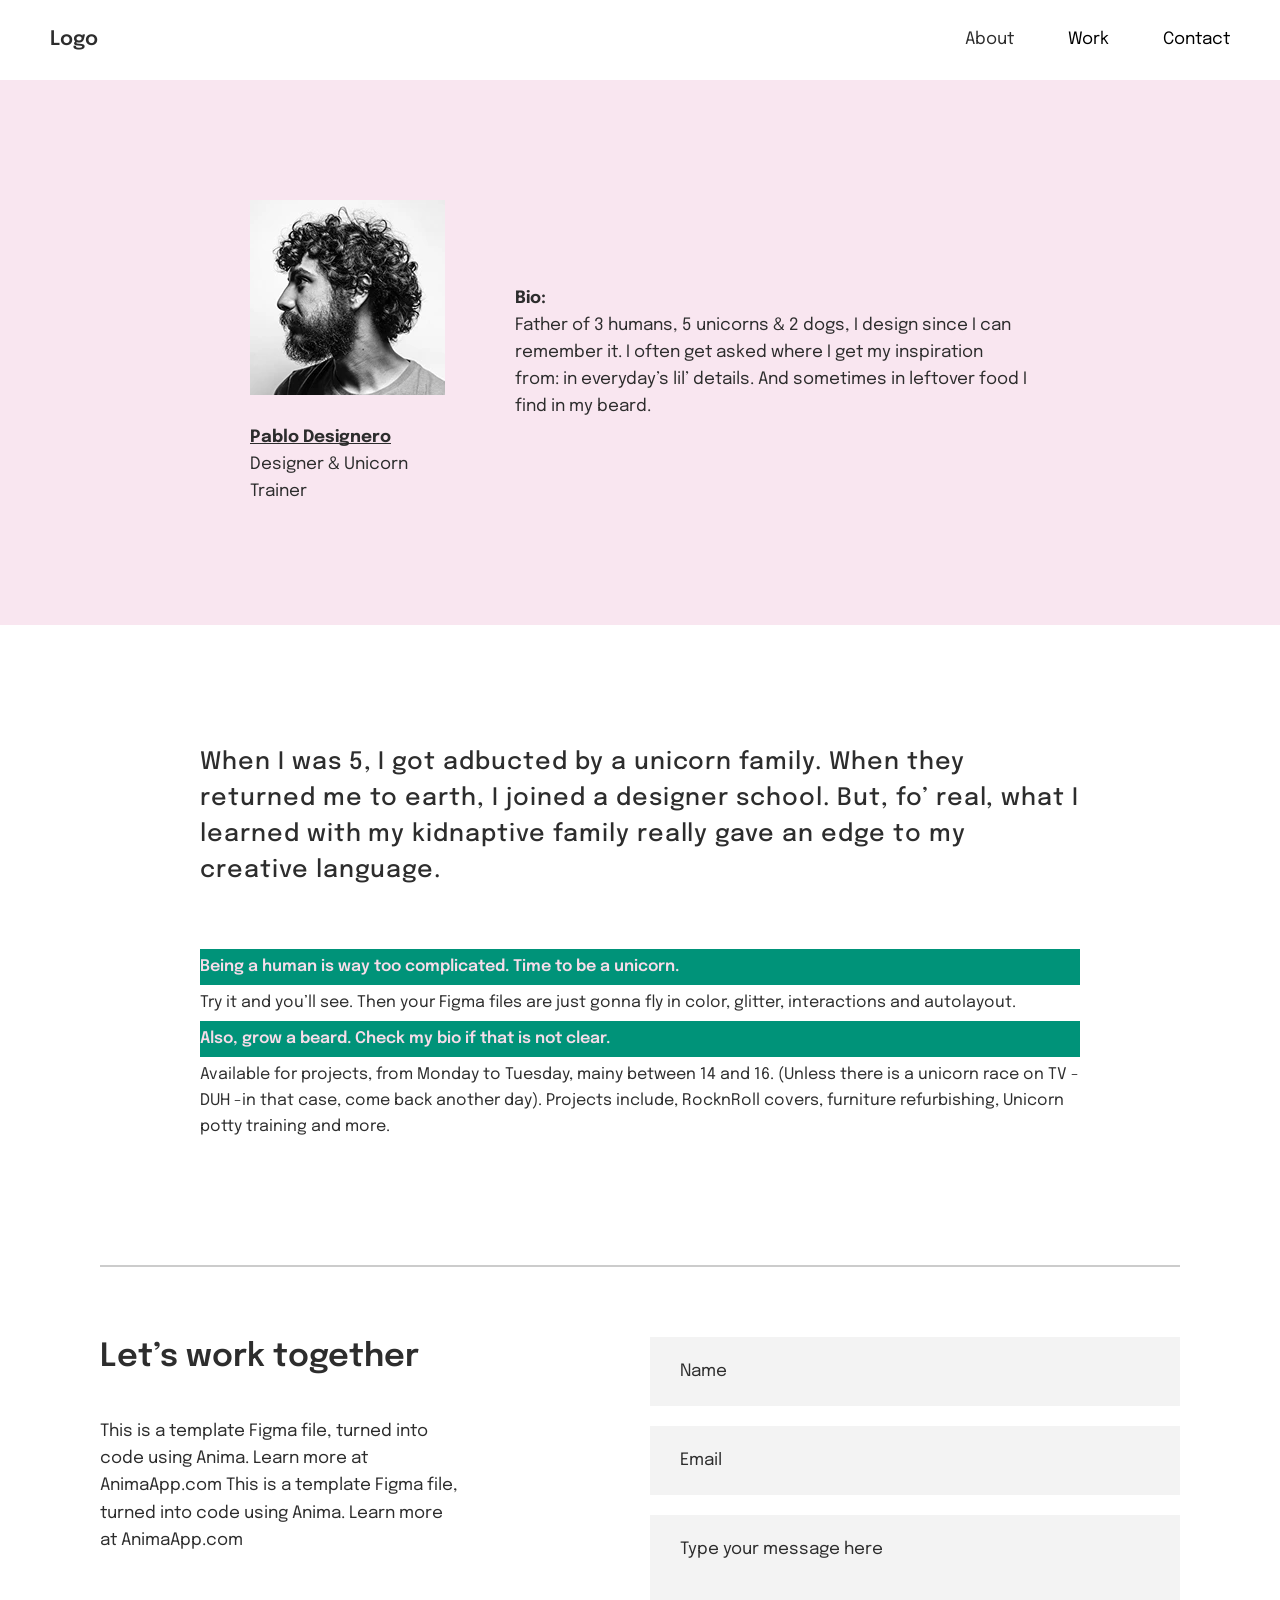
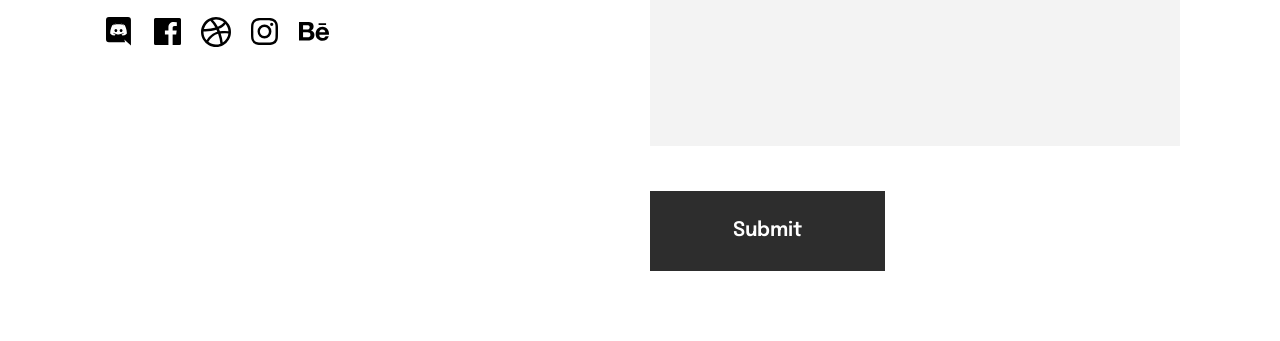
==== commit a3dccea5: "about.html" ====
--- a/about.html
+++ b/about.html
@@ -200,16 +200,74 @@
             </li>
           </ul>
         </div>
-        <form action="" name="feedback" class="feedback-form">
-          <input type="text" name="name" class="feedback__field" value="Name" autocomplete="on" required/>
-          <input type="email" name="email" class="feedback__field" value="Email" autocomplete="on" required/>
+        <form action="https://httpbin.org/anything" name="feedback" class="feedback-form">
+          <input
+            type="text"
+            name="name"
+            class="feedback__field"
+            placeholder="Name"
+            autocomplete="on"
+          />
+          <input
+            type="email"
+            name="email"
+            class="feedback__field"
+            placeholder="Email"
+            autocomplete="on"
+          />
           <textarea
             name="message"
             class="feedback__field"
-            required
-            value="Type your message here"
+            placeholder="Type your message here"
           ></textarea>
           <button type="submit" class="feedback__button">Submit</button>
+          <div class="feedback__animation" data-animation>
+            <!-- SPINNER -->
+            <div class="icon-wrapper __spinner">
+              <svg
+                version="1.1"
+                xmlns="http://www.w3.org/2000/svg"
+                width="52"
+                height="52"
+                viewBox="0 0 32 32"
+                class="icon-spinner"
+              >
+                <path
+                  d="M16 0c-8.711 0-15.796 6.961-15.995 15.624 0.185-7.558 5.932-13.624 12.995-13.624 7.18 0 13 6.268 13 14 0 1.657 1.343 3 3 3s3-1.343 3-3c0-8.837-7.163-16-16-16zM16 32c8.711 0 15.796-6.961 15.995-15.624-0.185 7.558-5.932 13.624-12.995 13.624-7.18 0-13-6.268-13-14 0-1.657-1.343-3-3-3s-3 1.343-3 3c0 8.837 7.163 16 16 16z"
+                ></path>
+              </svg>
+            </div>
+            <!-- OK RESULT -->
+            <div class="icon-wrapper __ok">
+              <svg
+                version="1.1"
+                xmlns="http://www.w3.org/2000/svg"
+                width="52"
+                height="52"
+                viewBox="0 0 20 20"
+                class="icon-ok"
+              >
+                <path
+                  d="M2.93 17.070c-1.884-1.821-3.053-4.37-3.053-7.193 0-5.523 4.477-10 10-10 2.823 0 5.372 1.169 7.19 3.050l0.003 0.003c1.737 1.796 2.807 4.247 2.807 6.947 0 5.523-4.477 10-10 10-2.7 0-5.151-1.070-6.95-2.81l0.003 0.003zM15.66 15.66c1.449-1.449 2.344-3.45 2.344-5.66 0-4.421-3.584-8.004-8.004-8.004-2.21 0-4.211 0.896-5.66 2.344v0c-1.449 1.449-2.344 3.45-2.344 5.66 0 4.421 3.584 8.004 8.004 8.004 2.21 0 4.211-0.896 5.66-2.344v0zM6.7 9.29l2.3 2.31 4.3-4.3 1.4 1.42-5.7 5.68-3.7-3.7 1.4-1.42z"
+                ></path>
+              </svg>
+            </div>
+            <!-- ERROR RESULT -->
+            <div class="icon-wrapper __err">
+              <svg
+                version="1.1"
+                xmlns="http://www.w3.org/2000/svg"
+                width="52"
+                height="52"
+                viewBox="0 0 20 20"
+                class="icon-err"
+              >
+                <path
+                  d="M2.93 17.070c-1.884-1.821-3.053-4.37-3.053-7.193 0-5.523 4.477-10 10-10 2.823 0 5.372 1.169 7.19 3.050l0.003 0.003c1.737 1.796 2.807 4.247 2.807 6.947 0 5.523-4.477 10-10 10-2.7 0-5.151-1.070-6.95-2.81l0.003 0.003zM4.34 15.66c1.449 1.449 3.45 2.344 5.66 2.344 4.421 0 8.004-3.584 8.004-8.004 0-2.21-0.896-4.211-2.344-5.66v0c-1.449-1.449-3.45-2.344-5.66-2.344-4.421 0-8.004 3.584-8.004 8.004 0 2.21 0.896 4.211 2.344 5.66v0zM14.24 7.17l-2.83 2.83 2.83 2.83-1.41 1.41-2.83-2.83-2.83 2.83-1.41-1.41 2.83-2.83-2.83-2.83 1.41-1.41 2.83 2.83 2.83-2.83 1.41 1.41z"
+                ></path>
+              </svg>
+            </div>
+          </div>
         </form>
       </div>
     </footer>
@@ -302,3 +360,4 @@
     <script src="./js/main.js"></script>
   </body>
 </html>
+
